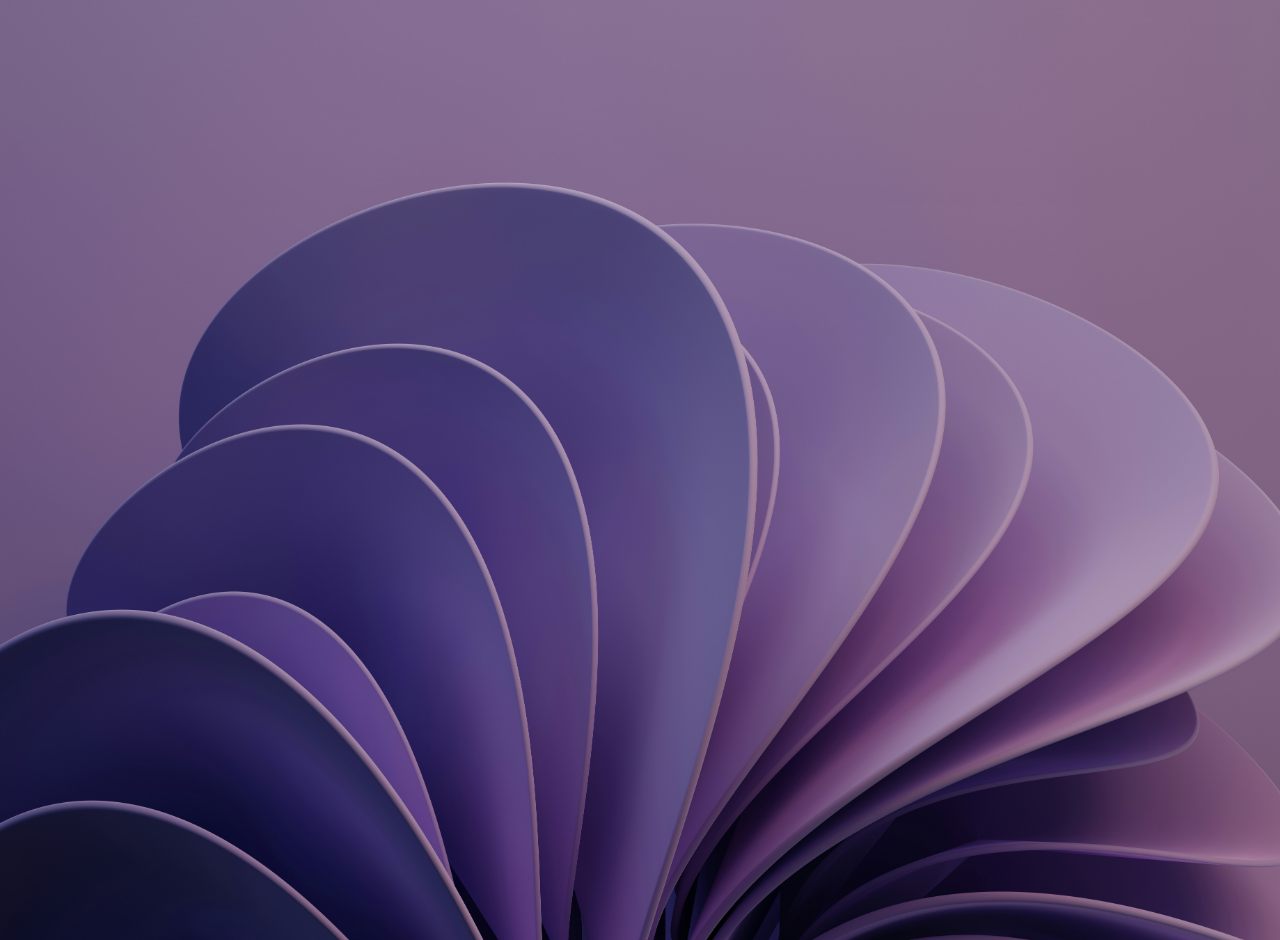
==== skills.html @ e51aa51d "Initial Commit" ====
<!DOCTYPE html>
<html lang="en">
<head>
    <meta charset="UTF-8">
    <meta name="viewport" content="width=device-width, initial-scale=1.0">
    <title>My Skills</title>
    <link rel="stylesheet" href="style.css">
</head>
<body>
    <div class="container">
        <header class="animated">
            <a href="#" class="logo">Rebeccah Miruka</a>

            <nav class="navbar">
                <a href="#" class="active">Skills</a>
                <a href="about.html">About</a>
                <a href="projects.html">Projects</a>
                <a href="contact.html">Contact</a>
                <a href="index.html">Home</a>
            </nav>
        </header>
    <section class="skills animated">
        <div class="skills-detail">
            <h1>Skills That Make Me a Strong Web Developer</h1>
            <h2>1. HTML (HyperText Markup Language)</h2>
            <p>I use HTML to structure web pages, ensuring that every element—headings, paragraphs, images, and links—is properly placed for a clean and accessible layout.</p>
            <h2>2. CSS (Cascading Style Sheets)</h2>
            <p>I bring websites to life with CSS, making them visually appealing. I focus on layouts, colors, animations, and responsiveness to create a seamless user experience.</p>
            <h2>3. JavaScript (JS)</h2>
            <p>JavaScript is my tool for adding interactivity. Whether it’s form validation, dynamic content updates, or animations, I use JS to enhance user engagement.</p>
            <h2>44. Responsive Design</h2>
            <p>I ensure that my websites look and function well on all devices—desktops, tablets, and mobile phones—using CSS media queries.</p>
            <h2>5. Database Management (SQL)</h2>
            <p>I store and manage data efficiently using databases like MySQL and MongoDB, ensuring secure and fast retrieval of information for dynamic web applications.</p>
            <h2>6. Version Control (Git & GitHub)</h2>
            <p>I track changes in my code using Git, collaborate with teams using GitHub, and ensure that every version of a project is well-managed and recoverable.</p>
            <h2>7. API Integration (REST, GraphQL)</h2>
            <p>I integrate third-party services like payment gateways, Google Maps, and social media APIs, allowing my websites to connect with external platforms smoothly.</p>
            <h2>8. Problem-Solving & Debugging</h2>
            <p>When issues arise, I efficiently debug my code using Chrome DevTools, console logs, and various testing tools to fix errors and optimize performance.</p>
            <h2>9. Soft Skills (Communication, Teamwork, Time Management)</h2>
            <p>Beyond technical skills, I communicate effectively with clients and teams, manage time efficiently, and collaborate to deliver high-quality projects on schedule.</p>
        </div>
    </section>
    <p>
        <a href="#">Back To The Top</a>
    </p>
    <footer>
        <p>copyright &copy; Rebeccah Miruka</p>
    </footer>
</body>
</html>
---- style.css ----
* {
    margin: 0;
    padding: 0;
    box-sizing: border-box;
    font-family: "poppins", sans-serif;
}

body {
    height: 100vh;
    background: url("images/background.jpg") no-repeat center / cover;
    padding: 50px 5%;
    font-size: 18px;
    margin: 20px;

}

.container {
    position: relative;
    height: 100%;
    background: rgba(255, 255, 255, .1);
    border: 2px solid  rgba(255, 255, 255, .2);
    border-radius: 30px;
    backdrop-filter: blur(30px);
    transform: scale(0);
    animation: zoom-in 1s ease forwards;
}

@keyframes zoom-in {
    100% {
        transform: scale(1);
    }
}

header {
    position: absolute;
    top: 0;
    left: 0;
    width:100%;
    padding: 25px 5%;
    display: flex;
    justify-content: space-between;
    align-items: center;
    z-index: 100;
}

.animated {
    transform: translateY(30px);
    opacity: 0;
    animation: slide-in 1s ease forwards;
    animation-delay: 1s;
}

@keyframes slide-in {
    100% {
        transform: translateY(0);
        opacity: 1;
    }
}

.logo {
    font-size: 25px;
    color: #fff;
    text-decoration: none;
    font-weight: 600;
}
.navbar a {
    font-size: 18px;
    color: #fff;
    text-decoration: none;
    font-weight: 500;
    margin-left: 35px;
    border-bottom: 2px solid transparent;
    transition: .5s;
}

.navbar a:hover,
.navbar a.active {
    border-color: #fff;
}
.home {
    display: flex;
    align-items: center;
    height: 100%;
    gap: 50px;
    padding: 50px 5% 0;
    color: #ffff;
    animation-delay: 1.5s;
}

.home-detail h1 {
    font-size: 55px;
    line-height: 1;
}

.home-detail h2 {
    font-size: 32px;
}

.home-detail p {
    margin: 10px 0 20px;
}
.home-detail .download-social {
    display: flex;
    align-items: center;
}

.btn {
    display: inline-block;
    padding: 10px 30px;
    background: #fff;
    border: 2px solid #fff;
    border-radius: 40px;
    box-shadow: 0 0 10px #fff;
    color: #333;
    text-decoration: none;
    font-weight: 500;
    transition: .5s;
}

.btn:hover {
    background: transparent;
    box-shadow: none;
    color: #fff;
}

.home-detail .social-icons {
    margin-left: 20px;
}

.home-detail .social-icons a {
    display: inline-flex;
    padding: 8px;
    border: 2px solid #fff;
    border-radius: 50%;
    font-size: 20px;
    color: #fff;
    text-decoration: none;
    margin: 0 8px;
    transition: .5S;
}

.home-detail .social-icons a:hover {
    background: #fff;
    box-shadow: 0 0 10px #fff;
    color: #333;
}

.home-img .img-box {
    position: relative;
    width: 28vw;
    height: 28vw;
    border: 2px solid #fff;
    border-radius: 50%;
    box-shadow: 0 0 20px #fff;
    overflow: hidden;
}

.home-img .img-box img {
    position: absolute;
    top: 30px;
    display: block;
    width: 100%;
    object-fit: cover;
}

.about {
    display: flex;
    align-items: center;
    height: 100%;
    gap: 50px;
    padding: 50px 5% 0;
    color: #ffff;
    animation-delay: 1.5s;
}

.about-detail h1 {
    font-size: 55px;
    line-height: 1;
}

.about-detail h2 {
    font-size: 32px;
}

.about-detail p {
    margin: 10px 0 20px;
}
.about-detail .download-social {
    display: flex;
    align-items: center;
}

.skills {
    display: flex;
    align-items: center;
    height: 100%;
    gap: 30px;
    padding: 50px 5% 0;
    color: #ffff;
    animation-delay: 1.5s;
}

.skills-detail h1 {
    font-size: 40px;
    line-height: 1;
}

.skills-detail h2 {
    font-size: 20px;
}

.skills-detail p {
    margin: 5px 0 15px;
}

.projects {
    display: flex;
    align-items: center;
    height: 100%;
    gap: 30px;
    padding: 50px 5% 0;
    color: #ffff;
    animation-delay: 1.5s;
}

.projects-detail h1 {
    font-size: 50px;
    line-height: 1;
}

.projects-detail p {
    margin: 10px 0 20px;
}

.contact {
    display: flex;
    align-items: center;
    justify-content: center;
    height: 100%;
    gap: 100px;
    padding: 50px 5% 0;
    color: #ffff;
    animation-delay: 1.5s;
}

.contact-detail h1 {
    font-size: 50px;
    line-height: 1;
}

.contact-detail p {
    margin: 10px 0 20px;
}

@media (max-width: 768px) {
    body {
        font-size: 16px;
        margin: 10px;
    }
}

@media (max-width: 480px) {
    body {
        font-size: 14px;
        margin: 5px;
    }

    .container {
        flex-direction: column;
    }
}
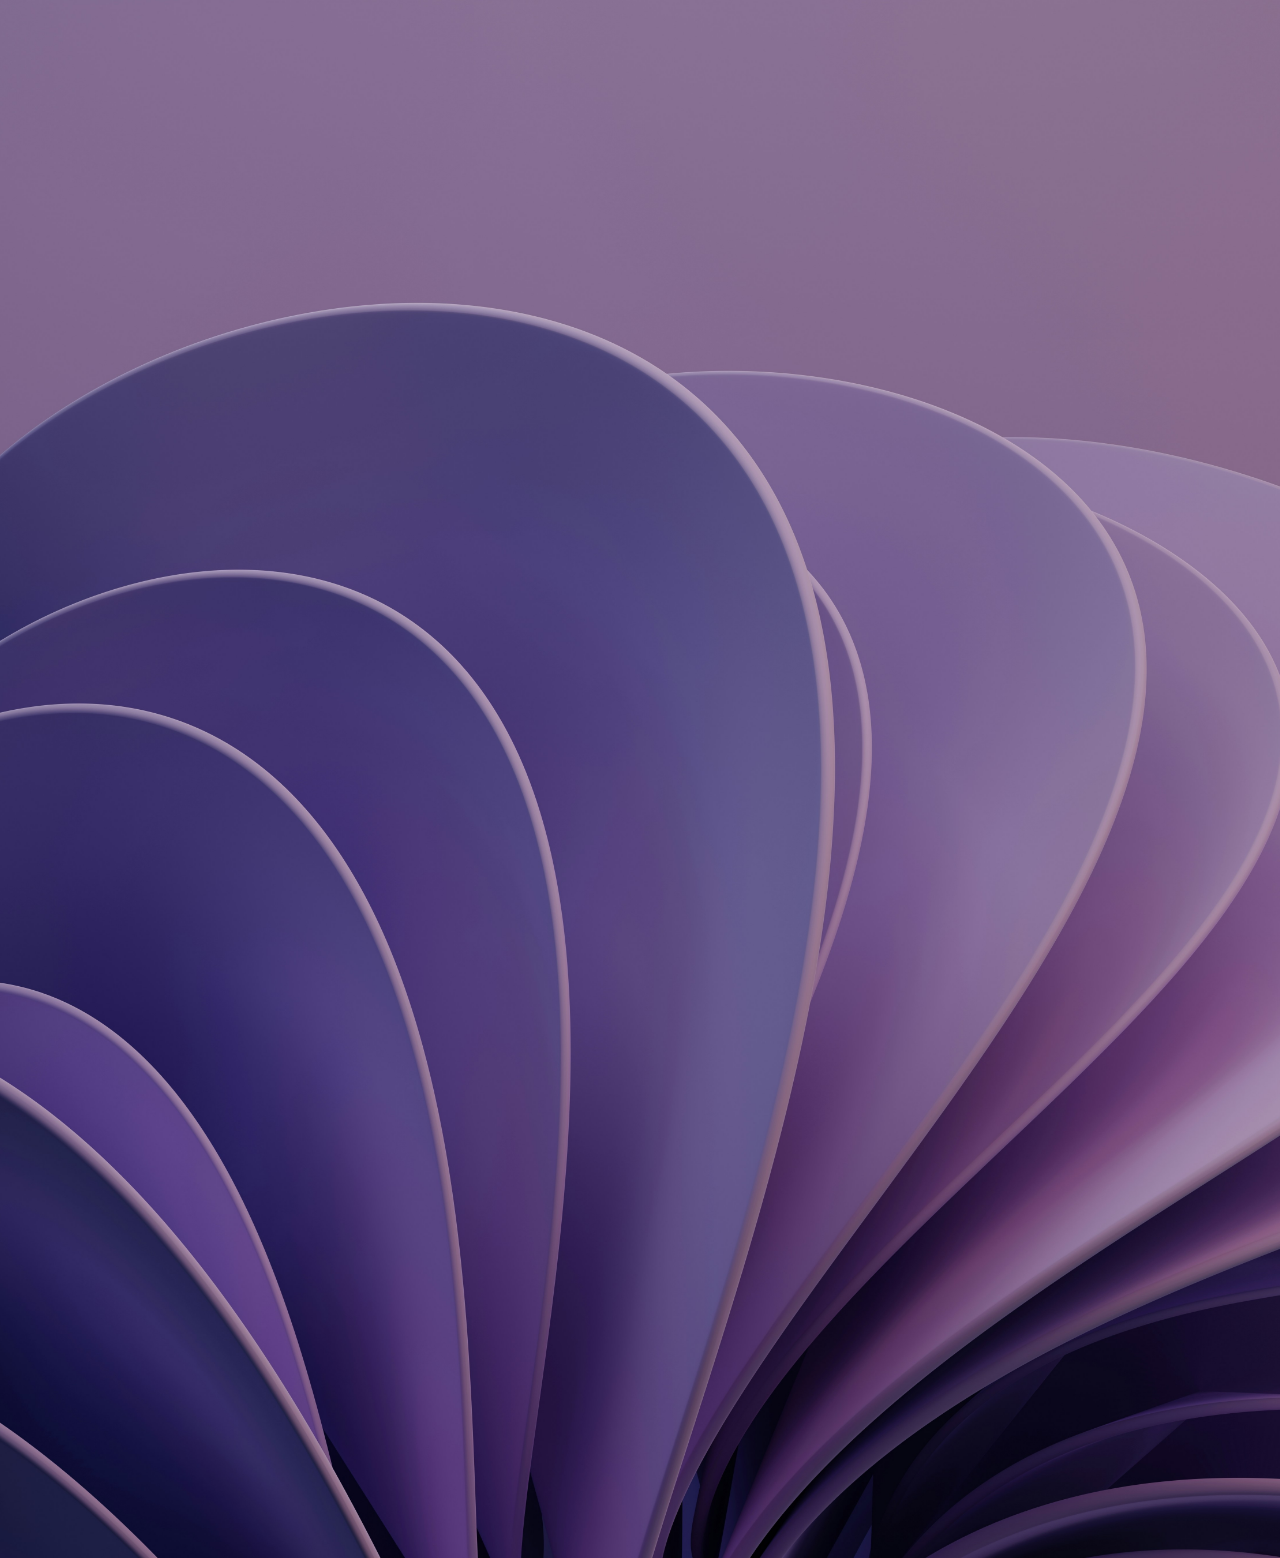
==== commit 368e4dc3: "Updated" ====
--- a/skills.html
+++ b/skills.html
@@ -21,14 +21,14 @@
         </header>
     <section class="skills animated">
         <div class="skills-detail">
-            <h1>Skills That Make Me a Strong Web Developer</h1>
+            <h1>My acquired skills as a Developer</h1>
             <h2>1. HTML (HyperText Markup Language)</h2>
             <p>I use HTML to structure web pages, ensuring that every element—headings, paragraphs, images, and links—is properly placed for a clean and accessible layout.</p>
             <h2>2. CSS (Cascading Style Sheets)</h2>
             <p>I bring websites to life with CSS, making them visually appealing. I focus on layouts, colors, animations, and responsiveness to create a seamless user experience.</p>
             <h2>3. JavaScript (JS)</h2>
             <p>JavaScript is my tool for adding interactivity. Whether it’s form validation, dynamic content updates, or animations, I use JS to enhance user engagement.</p>
-            <h2>44. Responsive Design</h2>
+            <h2>4. Responsive Design</h2>
             <p>I ensure that my websites look and function well on all devices—desktops, tablets, and mobile phones—using CSS media queries.</p>
             <h2>5. Database Management (SQL)</h2>
             <p>I store and manage data efficiently using databases like MySQL and MongoDB, ensuring secure and fast retrieval of information for dynamic web applications.</p>
@@ -42,11 +42,5 @@
             <p>Beyond technical skills, I communicate effectively with clients and teams, manage time efficiently, and collaborate to deliver high-quality projects on schedule.</p>
         </div>
     </section>
-    <p>
-        <a href="#">Back To The Top</a>
-    </p>
-    <footer>
-        <p>copyright &copy; Rebeccah Miruka</p>
-    </footer>
 </body>
 </html>
--- a/style.css
+++ b/style.css
@@ -2,23 +2,23 @@
     margin: 0;
     padding: 0;
     box-sizing: border-box;
-    font-family: "poppins", sans-serif;
+    font-family: "Poppins", sans-serif;
 }
 
 body {
-    height: 100vh;
-    background: url("images/background.jpg") no-repeat center / cover;
+    min-height: 100vh;
+    background: url("images/background.jpg") no-repeat center center/cover;
+    font-size: 18px;
+    padding: 0;
+    margin: 0;
+}
+
+.container {
+    max-width: 1200px;
+    margin: auto;
     padding: 50px 5%;
-    font-size: 18px;
-    margin: 20px;
-
-}
-
-.container {
-    position: relative;
-    height: 100%;
-    background: rgba(255, 255, 255, .1);
-    border: 2px solid  rgba(255, 255, 255, .2);
+    background: rgba(255, 255, 255, 0.1);
+    border: 2px solid rgba(255, 255, 255, 0.2);
     border-radius: 30px;
     backdrop-filter: blur(30px);
     transform: scale(0);
@@ -32,14 +32,14 @@
 }
 
 header {
-    position: absolute;
-    top: 0;
-    left: 0;
-    width:100%;
+    width: 100%;
     padding: 25px 5%;
     display: flex;
     justify-content: space-between;
     align-items: center;
+    position: sticky;
+    top: 0;
+    background: rgba(0, 0, 0, 0.3);
     z-index: 100;
 }
 
@@ -60,9 +60,10 @@
 .logo {
     font-size: 25px;
     color: #fff;
-    text-decoration: none;
     font-weight: 600;
-}
+    text-decoration: none;
+}
+
 .navbar a {
     font-size: 18px;
     color: #fff;
@@ -70,51 +71,81 @@
     font-weight: 500;
     margin-left: 35px;
     border-bottom: 2px solid transparent;
-    transition: .5s;
+    transition: 0.5s;
 }
 
 .navbar a:hover,
 .navbar a.active {
     border-color: #fff;
 }
-.home {
+
+.home,
+.about,
+.skills,
+.projects,
+.contact {
     display: flex;
+    flex-wrap: wrap;
     align-items: center;
-    height: 100%;
+    justify-content: center;
     gap: 50px;
-    padding: 50px 5% 0;
-    color: #ffff;
+    padding: 80px 5% 0;
+    color: #fff;
     animation-delay: 1.5s;
 }
 
-.home-detail h1 {
-    font-size: 55px;
-    line-height: 1;
-}
-
-.home-detail h2 {
-    font-size: 32px;
-}
-
-.home-detail p {
+.home-detail,
+.about-detail,
+.skills-detail,
+.projects-detail,
+.contact-detail {
+    max-width: 600px;
+    text-align: center;
+}
+
+.home-detail h1,
+.about-detail h1,
+.skills-detail h1,
+.projects-detail h1,
+.contact-detail h1 {
+    font-size: 48px;
+    line-height: 1.2;
+}
+
+.home-detail h2,
+.about-detail h2,
+.skills-detail h2 {
+    font-size: 28px;
+    line-height: 1.3;
+}
+
+.home-detail p,
+.about-detail p,
+.skills-detail p,
+.projects-detail p,
+.contact-detail p {
     margin: 10px 0 20px;
 }
-.home-detail .download-social {
+
+.download-social,
+.social-icons {
     display: flex;
-    align-items: center;
+    flex-wrap: wrap;
+    justify-content: center;
+    gap: 15px;
+    margin-top: 15px;
 }
 
 .btn {
-    display: inline-block;
     padding: 10px 30px;
     background: #fff;
     border: 2px solid #fff;
     border-radius: 40px;
     box-shadow: 0 0 10px #fff;
     color: #333;
-    text-decoration: none;
     font-weight: 500;
-    transition: .5s;
+    text-decoration: none;
+    transition: 0.5s;
 }
 
 .btn:hover {
@@ -123,149 +154,94 @@
     color: #fff;
 }
 
-.home-detail .social-icons {
-    margin-left: 20px;
-}
-
-.home-detail .social-icons a {
+.social-icons a {
     display: inline-flex;
-    padding: 8px;
+    padding: 10px;
     border: 2px solid #fff;
     border-radius: 50%;
     font-size: 20px;
     color: #fff;
     text-decoration: none;
-    margin: 0 8px;
-    transition: .5S;
-}
-
-.home-detail .social-icons a:hover {
+    transition: 0.5s;
+}
+
+.social-icons a:hover {
     background: #fff;
     box-shadow: 0 0 10px #fff;
     color: #333;
 }
 
-.home-img .img-box {
-    position: relative;
-    width: 28vw;
-    height: 28vw;
+.img-box {
+    width: 250px;
+    height: 250px;
     border: 2px solid #fff;
     border-radius: 50%;
     box-shadow: 0 0 20px #fff;
     overflow: hidden;
 }
 
-.home-img .img-box img {
-    position: absolute;
-    top: 30px;
-    display: block;
+.img-box img {
     width: 100%;
+    height: 100%;
     object-fit: cover;
 }
 
-.about {
-    display: flex;
-    align-items: center;
-    height: 100%;
-    gap: 50px;
-    padding: 50px 5% 0;
-    color: #ffff;
-    animation-delay: 1.5s;
-}
-
-.about-detail h1 {
-    font-size: 55px;
-    line-height: 1;
-}
-
-.about-detail h2 {
-    font-size: 32px;
-}
-
-.about-detail p {
-    margin: 10px 0 20px;
-}
-.about-detail .download-social {
-    display: flex;
-    align-items: center;
-}
-
-.skills {
-    display: flex;
-    align-items: center;
-    height: 100%;
-    gap: 30px;
-    padding: 50px 5% 0;
-    color: #ffff;
-    animation-delay: 1.5s;
-}
-
-.skills-detail h1 {
-    font-size: 40px;
-    line-height: 1;
-}
-
-.skills-detail h2 {
-    font-size: 20px;
-}
-
-.skills-detail p {
-    margin: 5px 0 15px;
-}
-
-.projects {
-    display: flex;
-    align-items: center;
-    height: 100%;
-    gap: 30px;
-    padding: 50px 5% 0;
-    color: #ffff;
-    animation-delay: 1.5s;
-}
-
-.projects-detail h1 {
-    font-size: 50px;
-    line-height: 1;
-}
-
-.projects-detail p {
-    margin: 10px 0 20px;
-}
-
-.contact {
-    display: flex;
-    align-items: center;
-    justify-content: center;
-    height: 100%;
-    gap: 100px;
-    padding: 50px 5% 0;
-    color: #ffff;
-    animation-delay: 1.5s;
-}
-
-.contact-detail h1 {
-    font-size: 50px;
-    line-height: 1;
-}
-
-.contact-detail p {
-    margin: 10px 0 20px;
+@media (max-width: 1024px) {
+    .home-detail h1,
+    .about-detail h1,
+    .skills-detail h1,
+    .projects-detail h1,
+    .contact-detail h1 {
+        font-size: 40px;
+    }
+
+    .img-box {
+        width: 200px;
+        height: 200px;
+    }
 }
 
 @media (max-width: 768px) {
-    body {
-        font-size: 16px;
-        margin: 10px;
+    .home-detail h1,
+    .about-detail h1,
+    .skills-detail h1,
+    .projects-detail h1,
+    .contact-detail h1 {
+        font-size: 32px;
+    }
+
+    .navbar a {
+        margin-left: 15px;
     }
 }
 
 @media (max-width: 480px) {
-    body {
+    .home-detail h1,
+    .about-detail h1,
+    .skills-detail h1,
+    .projects-detail h1,
+    .contact-detail h1 {
+        font-size: 26px;
+    }
+
+    .home-detail h2,
+    .about-detail h2,
+    .skills-detail h2 {
+        font-size: 20px;
+    }
+
+    .img-box {
+        width: 150px;
+        height: 150px;
+    }
+
+    .btn {
+        padding: 8px 20px;
         font-size: 14px;
-        margin: 5px;
-    }
-
-    .container {
-        flex-direction: column;
-    }
-}+    }
+
+    .social-icons a {
+        font-size: 18px;
+        padding: 8px;
+    }
+}
